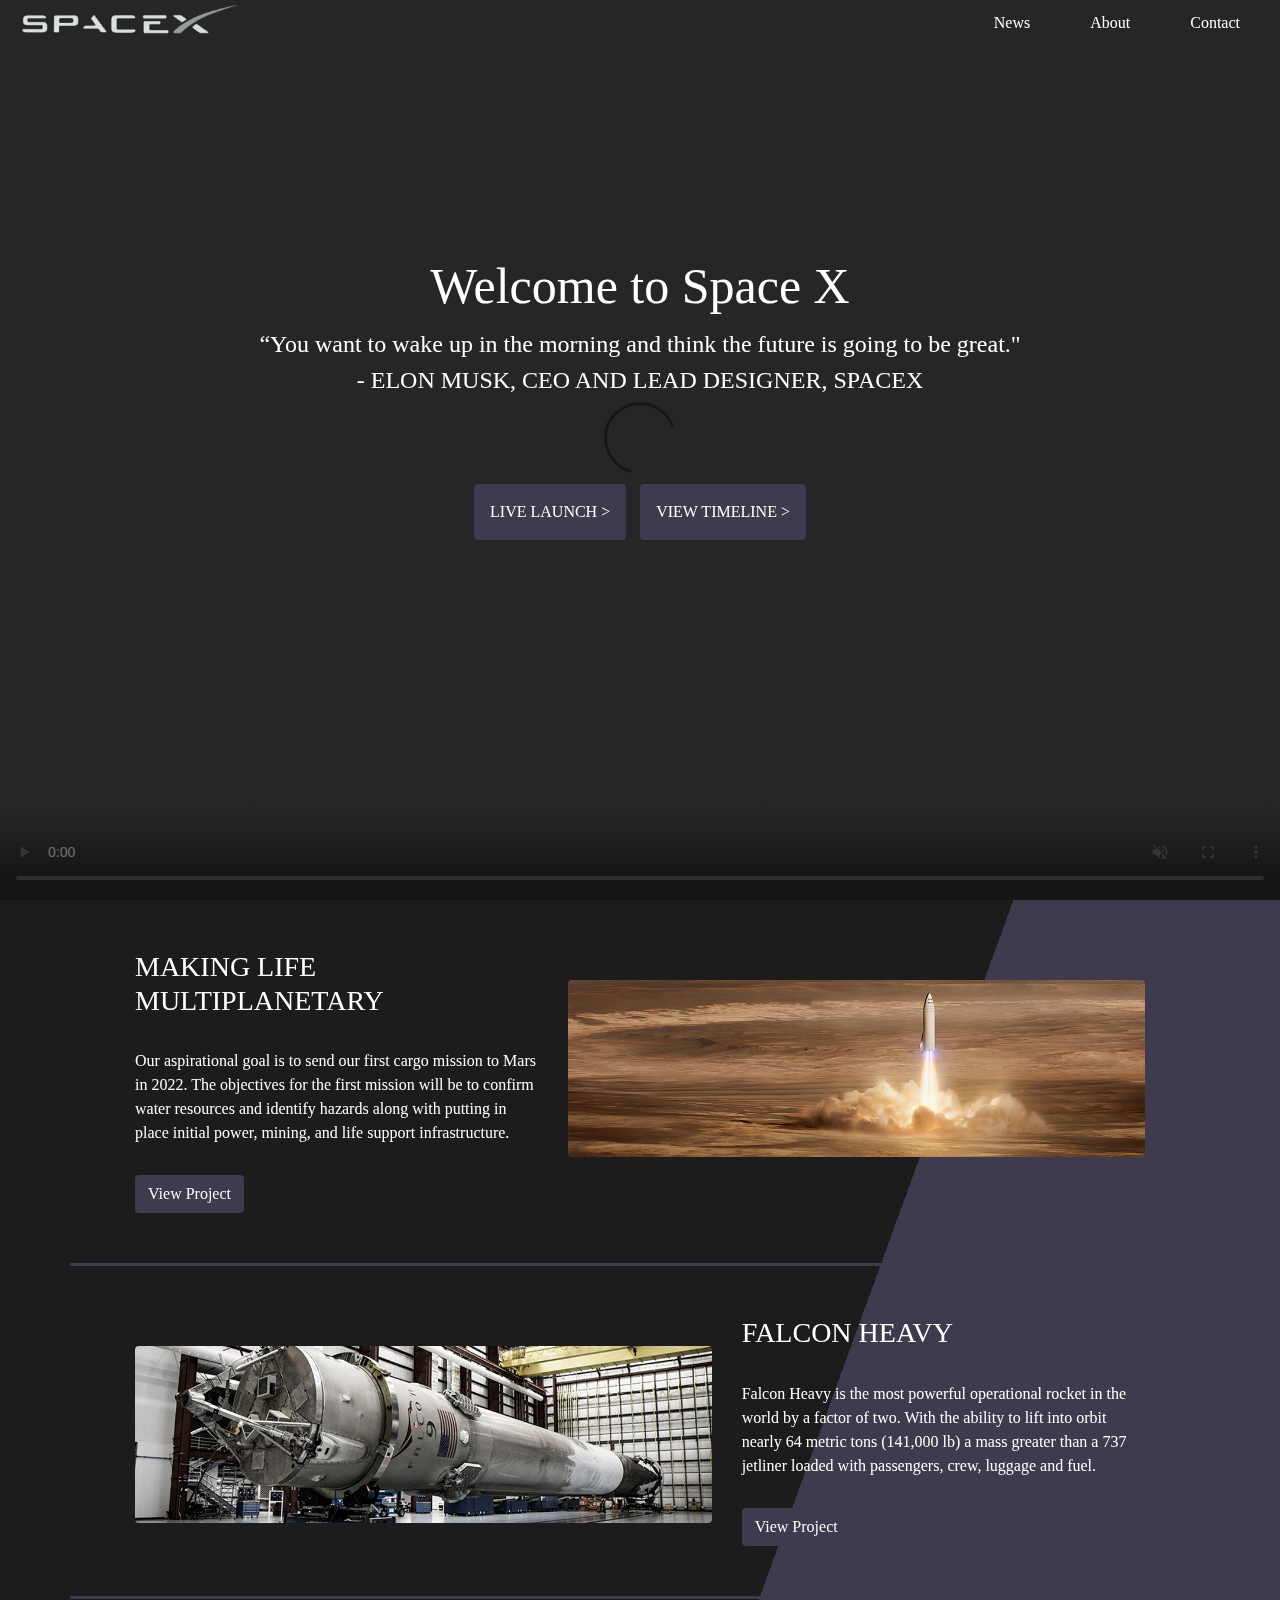
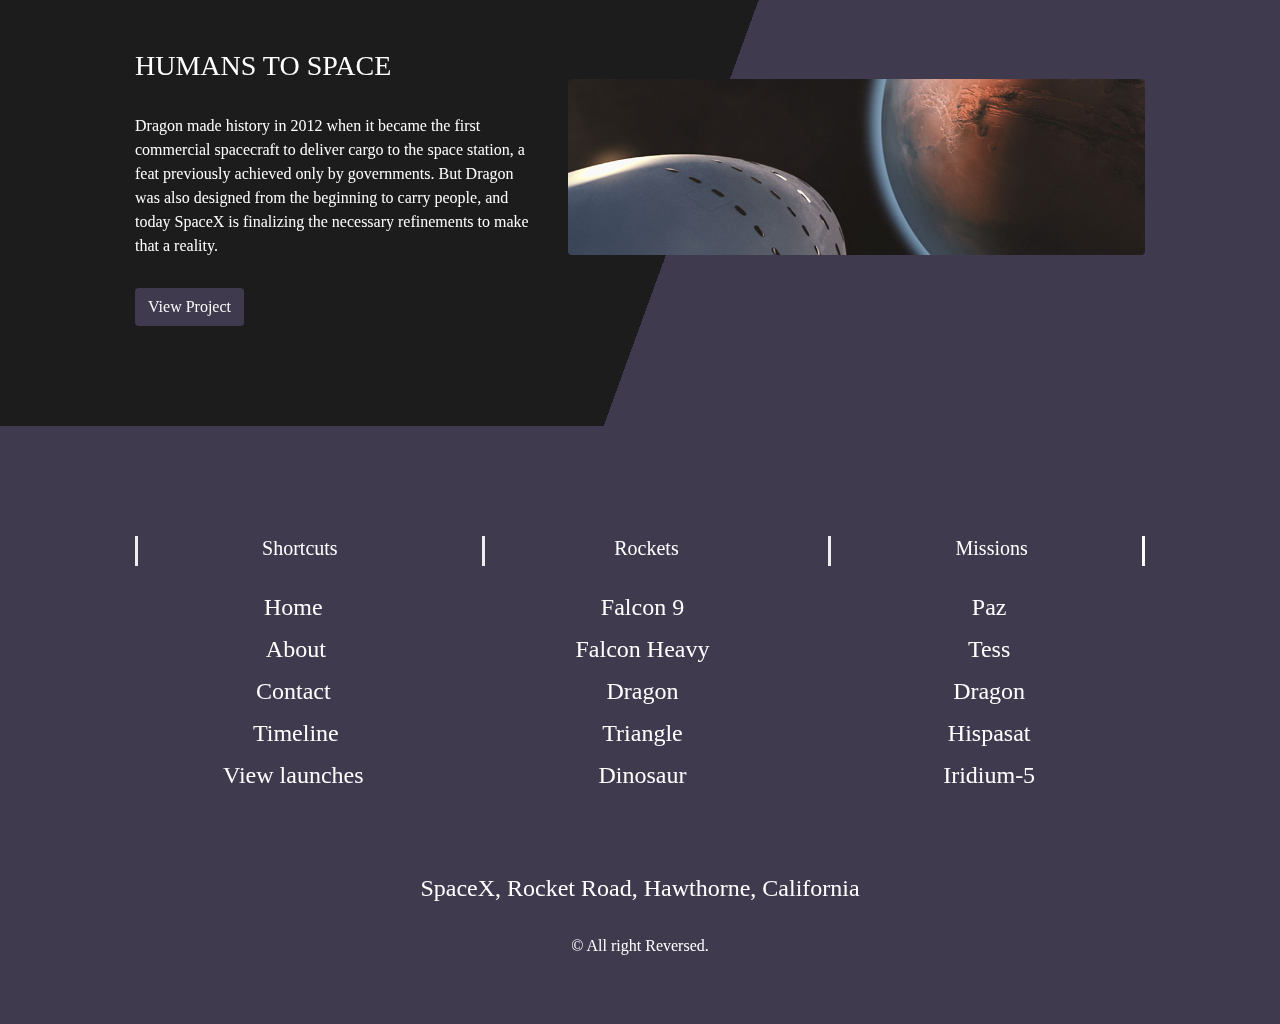
==== index.html @ 3917089b "First Commit" ====
<!DOCTYPE html>
<html lang="en">
	<head>
		<title>Home</title>
		<meta charset="utf-8">
		<meta name="viewport" content="width=device-width, initial-scale=1">
		<!-- Bootstrap CSS -->
		<link rel="stylesheet" href="https://maxcdn.bootstrapcdn.com/bootstrap/4.0.0/css/bootstrap.min.css">
		<!-- Personal CSS --> 
		<link rel="stylesheet" type="text/css" href="Styles/style.css">
		<link href="https://fonts.googleapis.com/css?family=Lato" rel="stylesheet">
		<script src="https://ajax.googleapis.com/ajax/libs/jquery/3.2.1/jquery.min.js"></script>
		<script src="https://cdnjs.cloudflare.com/ajax/libs/popper.js/1.12.9/umd/popper.min.js"></script>
		<script src="https://maxcdn.bootstrapcdn.com/bootstrap/4.0.0/js/bootstrap.min.js"></script>
		<!-- Javascript -->
		<script src="Scripts/script.js" defer></script>
	</head>

	<body>

		<ul class="ul-nav navbar-fixed-top" role="navigation">
                    <a class="logo-a" href="index.html"><img class="logo" src="Logo/spacexlogo.png"></a>
                    
                    <li><a class="navbar-a" href="#">News</a> </li>
                    <li><a class="navbar-a" href="about.html">About</a></li>
                    <li><a class="navbar-a" href="contact.html">Contact<i class="fas fa-sign-in-alt"></i></a></li>
                </ul>



<div class="video-header wrap">
	<div class="fullscreen-video-wrap">
		<video controls muted src="Videos/rotatingearth2.mp4" autoplay loop></video>
	</div>
	<div class="header-overlay">
		<div class="header-content">
			<h1>Welcome to Space X</h1>
			<p>“You want to wake up in the morning and think the future is going to be great."
			<br>
			 - ELON MUSK, CEO AND LEAD DESIGNER, SPACEX</p>
			<a href="livelaunch.html" class="btn btn-success my-btn mt-4">LIVE LAUNCH &gt;</a>
			<a class="btn btn-success my-btn mt-4">VIEW TIMELINE &gt;</a>
		</div>
	</div>
</div>

<div class="container">

<!-- Project One -->
      <div class="row">
        <div class="col-md-5">
          <h3>MAKING LIFE MULTIPLANETARY</h3>
          <br>
          <p>Our aspirational goal is to send our first cargo mission to Mars in 2022. The objectives for the first mission will be to confirm water resources and identify hazards along with putting in place initial power, mining, and life support infrastructure.</p>
          <a class="btn projectbutton" href="#">View Project</a>
        </div>

        <div class="col-md-7">
          <a href="#">
            <img class="img-fluid rounded mb-3 mb-md-0" src="Pictures/marslaunch.jpg" alt="#">
          </a>
        </div>
        
      </div>

      <!-- Project Two -->
      <div class="row bordertop">
      	<div class="col-md-7">
          <a href="#">
            <img class="img-fluid rounded mb-3 mb-md-0" src="Pictures/rocket.jpg" alt="#">
          </a>
        </div>
        

        <div class="col-md-5">
          <h3>FALCON HEAVY</h3>
          <br>
          <p>Falcon Heavy is the most powerful operational rocket in the world by a factor of two. With the ability to lift into orbit nearly 64 metric tons (141,000 lb) a mass greater than a 737 jetliner loaded with passengers, crew, luggage and fuel.</p>
          <a class="btn projectbutton" href="#">View Project</a>
        </div>
    </div>

    <!-- Project Three -->
      <div class="row bordertop">
        <div class="col-md-5">
          <h3>HUMANS TO SPACE</h3>
          <br>
          <p>Dragon made history in 2012 when it became the first commercial spacecraft to deliver cargo to the space station, a feat previously achieved only by governments. But Dragon was also designed from the beginning to carry people, and today SpaceX is finalizing the necessary refinements to make that a reality.</p>
          <a class="btn projectbutton" href="#">View Project</a>
        </div>

        <div class="col-md-7">
          <a href="#">
            <img class="img-fluid rounded mb-3 mb-md-0" src="Pictures/space.jpg" alt="#">
          </a>
        </div>
        
      </div>
</div>



<!-- Footer -->
	<section id="footer">
		<div class="container">
			<div class="row text-center text-xs-center text-sm-left text-md-left">
				<div class="col-xs-12 col-sm-4 col-md-4">
					<h5>Shortcuts</h5>
					<ul class="list-unstyled quick-links">
						<li><a href="index.html">Home</a></li>
						<li><a href="javascript:void();"><i class="fa fa-angle-double-right"></i>About</a></li>
						<li><a href="contact.html">Contact</a></li>
						<li><a href="javascript:void();"><i class="fa fa-angle-double-right"></i>Timeline</a></li>
						<li><a href="livelaunch.html">View launches</a></li>
					</ul>
				</div>
				<div class="col-xs-12 col-sm-4 col-md-4">
					<h5>Rockets</h5>
					<ul class="list-unstyled quick-links">
						<li><a href="javascript:void();"><i class="fa fa-angle-double-right"></i>Falcon 9</a></li>
						<li><a href="javascript:void();"><i class="fa fa-angle-double-right"></i>Falcon Heavy</a></li>
						<li><a href="javascript:void();"><i class="fa fa-angle-double-right"></i>Dragon</a></li>
						<li><a href="javascript:void();"><i class="fa fa-angle-double-right"></i>Triangle</a></li>
						<li><a href="javascript:void();"><i class="fa fa-angle-double-right"></i>Dinosaur</a></li>
					</ul>
				</div>
				<div class="col-xs-12 col-sm-4 col-md-4">
					<h5 class="borderright">Missions</h5>
					<ul class="list-unstyled quick-links">
						<li><a href="javascript:void();"><i class="fa fa-angle-double-right"></i>Paz</a></li>
						<li><a href="javascript:void();"><i class="fa fa-angle-double-right"></i>Tess</a></li>
						<li><a href="javascript:void();"><i class="fa fa-angle-double-right"></i>Dragon</a></li>
						<li><a href="javascript:void();"><i class="fa fa-angle-double-right"></i>Hispasat</a></li>
						<li><a href="https://wwwe.sunlimetech.com" title="Design and developed by"><i class="fa fa-angle-double-right"></i>Iridium-5</a></li>
					</ul>
				</div>
			</div>
			
				
				
			
			<div class="">
				<div class="col-xs-12 col-sm-12 col-md-12 mt-2 mt-sm-2 text-center text-white">
					<p>SpaceX, Rocket Road, Hawthorne, California</p>
					<p class="h6">&copy All right Reversed.</p>
				</div>
				</hr>
			</div>	
		</div>
	</section>
	<!-- ./Footer -->
















	<script src="https://code.jquery.com/jquery-3.2.1.slim.min.js" integrity="sha384-KJ3o2DKtIkvYIK3UENzmM7KCkRr/rE9/Qpg6aAZGJwFDMVNA/GpGFF93hXpG5KkN" crossorigin="anonymous"></script>
	<script src="https://cdnjs.cloudflare.com/ajax/libs/popper.js/1.12.3/umd/popper.min.js" integrity="sha384-vFJXuSJphROIrBnz7yo7oB41mKfc8JzQZiCq4NCceLEaO4IHwicKwpJf9c9IpFgh" crossorigin="anonymous"></script>
	<script src="https://maxcdn.bootstrapcdn.com/bootstrap/4.0.0-beta.2/js/bootstrap.min.js" integrity="sha384-alpBpkh1PFOepccYVYDB4do5UnbKysX5WZXm3XxPqe5iKTfUKjNkCk9SaVuEZflJ" crossorigin="anonymous"></script>

		
	</body>
</html>
---- Styles/style.css ----
/* BODY */

* {
	font-family: "Montserrat";
	color: white;
}


/* HEADER AND VIDEO-BACKGROUND STYLING */

*{box-sizing: border-box;}

body{ margin: 0;
 font-family: Segoe, Segoe UI, DejaVu Sans, Trebuchet MS, Verdana," sans-serif";
	font-size: 1rem;
	line-height: 1.5;
	color: #333;
	overflow-x: hidden;
	background-color: #1C1C1C;
	background: linear-gradient(110deg, #1C1C1C 60%, #3f3a4d 60%);
}



.video-header{height: 100vh;
         display: flex;
	     align-items: center;
	     color: #fff;
	
}

.wrap{
	max-width: 960px;
	padding-left: 1rem;
	padding-right: 1rem;
	margin:auto;
	text-align: center;
	
}
.fullscreen-video-wrap{
	position: absolute;
	top: 0;
	left: 0;
	height: 100vh;
	width: 100%;
	overflow: hidden;
	z-index: -1;
	
}
.fullscreen-video-wrap video{
	min-height: 100%;
	min-width: 100%;
	
}

.header-overlay{
	height: 100vh;
	width: 100vw;
	position: absolute;
	top: 0;
	left: 0;
	background: rgba(34,33,33,0.65);
	
	
}

.header-content{
	z-index: 2;
	margin-top:20%;
	padding: 0 5rem;
	
}

.header-content h1{
	font-size: 50px;
	margin-bottom: 0;
	
}
.header-content p{
	font-size: 1.5rem;
	display: block;
	padding-bottom: 2rem;
	margin-top: 10px;
}

.my-btn{
	padding: 1rem 1rem;
	margin: 5px;
	background-color: #3f3a4d;
	border: none;
}

.my-btn:hover {
	background-color: black;
	color: white;
}

@media(max-width:768px){
	.header-content h1{font-size: 40px;}
	.header-content p{font-size: 1rem;}
}

section{text-align: center; margin-top: 50px; font-size: 1.5rem;}



/* NAVBAR */

 .ul-nav {
 		position: fixed;
        display: flex;
        height: 46px;
        width: 100%;
        align-items: center;
        padding: 0 10px;
        background: transparent;
        color: white;
        font-size: 1em;
        z-index: 3;
        justify-content: space-around;
        list-style: none;

	}

	li a {
		color: white;
		margin: 30px;
	}

	li a:hover {
		border-bottom: solid 1.5px white;
		text-decoration: none;
	}

	.navbar-a:hover {
		color: white;
	}	

 .logo-a {
        margin-right: auto;
    }

.logo {
	width: 15em;
	padding: 10px;

}

.navbar-fixed-top.scrolled {
  background-color: rgba(0,0,0,0.85) !important;
  transition: background-color 500ms linear;
}





/* CONTENT-STYLING FRONT-PAGE */

.row {
	padding: 50px;
}

.bordertop {
	border-top: #3f3a4d solid 3px;
}



.projectbutton {
	background-color: #3f3a4d;
	color: #f9f9f9;
}

.projectbutton:hover {
	background-color: black;
	color: white;
}

.img-fluid {
	margin-top: 30px;
}

p {
	margin-bottom: 30px;
}

.btn-success:not(:disabled):not(.disabled).active, .btn-success:not(:disabled):not(.disabled):active, .show>.btn-success.dropdown-toggle {
	background-color: #3f3a4d;
	border: none;
}
.btn-success.focus, .btn-success:focus {
	box-shadow: none;
}

.btn-success:not(:disabled):not(.disabled).active:focus, .btn-success:not(:disabled):not(.disabled):active:focus, .show>.btn-success.dropdown-toggle:focus {
	box-shadow: none;
}

/* CONTENT-STYLING LIVELAUNCH-PAGE */

.livelaunch {
	background-color: black;
}

/* COUNTDOWN-STYLING */

h1 {
  font-weight: normal;
  margin-bottom: 80px;
}

.countdowntimer {
  display: inline-block;
  font-size: 1.5em;
  list-style-type: none;
  padding: 1em;
  text-transform: uppercase;
  border-top: solid 3px #3f3a4d;
  border-bottom: solid 3px #3f3a4d;
  padding: 50px;
}

li span {
  display: block;
  font-size: 4.5rem;
}

.timer{
	margin-top: 10em;
	position: absolute;
	width: 100%;
	text-align: center;

}

/* FOOTER - STYLING */

.col-xs-12 {
	text-align: center;
}
@import url('https://maxcdn.bootstrapcdn.com/font-awesome/4.7.0/css/font-awesome.min.css');
section {
    padding: 60px 0;
}

section .section-title {
    text-align: center;
    color: #007b5e;
    margin-bottom: 50px;
    text-transform: uppercase;
}

.borderright {
	border-right: 3px solid white;
}


#footer {
    background: #3f3a4d !important;
}
#footer h5{
	padding-left: 10px;
    border-left: 3px solid #eeeeee;
    padding-bottom: 6px;
    margin-bottom: 20px;
    color:#ffffff;
}
#footer a {
    color: #ffffff;
    text-decoration: none !important;
    background-color: transparent;
    -webkit-text-decoration-skip: objects;
}
#footer ul.social li{
	padding: 3px 0;
}
#footer ul.social li a i {
    margin-right: 5px;
	font-size:25px;
	-webkit-transition: .5s all ease;
	-moz-transition: .5s all ease;
	transition: .5s all ease;
}
#footer ul.social li:hover a i {
	font-size:30px;
	margin-top:-10px;
}
#footer ul.social li a,
#footer ul.quick-links li a{
	color:#ffffff;
}
#footer ul.social li a:hover{
	color:#eeeeee;
}
#footer ul.quick-links li{
	padding: 3px 0;
	-webkit-transition: .5s all ease;
	-moz-transition: .5s all ease;
	transition: .5s all ease;
}
#footer ul.quick-links li:hover{
	padding: 3px 0;
	margin-left:5px;
	font-weight:700;
}
#footer ul.quick-links li a i{
	margin-right: 5px;
}
#footer ul.quick-links li:hover a i {
    font-weight: 700;
}

@media (max-width:767px){
	#footer h5 {
    padding-left: 0;
    border-left: transparent;
    padding-bottom: 0px;
    margin-bottom: 10px;
}

}

/* CONTACT-PAGE STYLING */

.body {
	
	
  }

	


.col-md-5 {
     border-radius: 2px;
   
}

.kontaktoverskrift {
    text-align: center;
    margin: auto;
    padding: 30px;
}

.formcolor {
   	position: absolute;
   	margin-top: 100px;
   	left: 550px;
   	background-color: black;
   	padding: 20px;
   	opacity: 0.85;
   


}

h1 {
    color: white;

}



.form {
    text-align: center;
    
}

label {
    font-size: 14px;
    display: inline-block;
    margin: 8px 0 2px 0;   
}

.error { 
    color: white; 
}

.col-md-5 form div #phone {
    width: 80%;
}

.col-md-5 form div #name {
    width: 80%;
}

.col-md-5 form div #email {
    width: 80%;
}

.col-md-5 form div #email2 {
    width: 80%;
}

.col-md-5 form div #comment {
    width: 80%;
}

.col-md-5 form div input[type=submit] {
    width: 30%;
}



 #phone {  
    width: 100%;
    border: solid 1px lightgrey;
    height: 45px;
    padding: 10px;
    outline: none;
    background-color: #f9f9f9B3;
    color: white;
    border: none;
    font-size: 23px;
    background: transparent;
    border: 2px solid #3f3a4d;

}

#name {  
    width: 100%;
    border-radius: 2px;
    border: solid 1px lightgrey;
    height: 45px;
    padding: 10px;
    outline: none;
    background-color: #f9f9f9B3;
    color: white;
    border: none;
    font-size: 23px;
    background: transparent;
    border: 2px solid #3f3a4d;

}

#email {  
    width: 100%;
    border-radius: 2px;
    border: solid 1px lightgrey;
    height: 45px;
    padding: 10px;
    outline: none;
    background-color: #f9f9f9B3;
    color: white;
    border: none;
    font-size: 23px;
    background: transparent;
    border: 2px solid #3f3a4d;
}

#email2 {  
    width: 100%;
    border-radius: 2px;
    border: solid 1px lightgrey;
    height: 45px;
    padding: 10px;
    outline: none;
    background-color: #f9f9f9B3;
    color: white;
    border: none;
    font-size: 23px;
    background: transparent;
    border: 2px solid #3f3a4d;
}

#comment {  
    width: 100%;
    border-radius: 2px;
    border: none;
    height: 180px;
    padding: 10px;
    outline: none;
    background-color: #f9f9f9B3;
    color: white;
    font-size: 23px;
    background: transparent;
    border: 2px solid #3f3a4d;
}

input[type=submit] {
    width: 100%;
    transition: 0.5s;
    background-color: #f9f9f9B3;
    border: none;
    color: white;
    padding: 6px;
    font-size: 23px;
    background: transparent;
    border: 2px solid #3f3a4d;
}

input[type=submit]:hover {
    background-color: #3f3a4d;
    transition: 0.5s;
}

#name:focus {
    background-color: #3f3a4d;
    transition: 0.3s;
}

#phone:focus {
    background-color: #3f3a4d;
    transition: 0.3s;
}

#email:focus {
    background-color: #3f3a4d;
    transition: 0.3s;
}

#email2:focus {
    background-color: #3f3a4d;
    transition: 0.3s;
}

#comment:focus {
    background-color: #3f3a4d;
    transition: 0.3s;
}
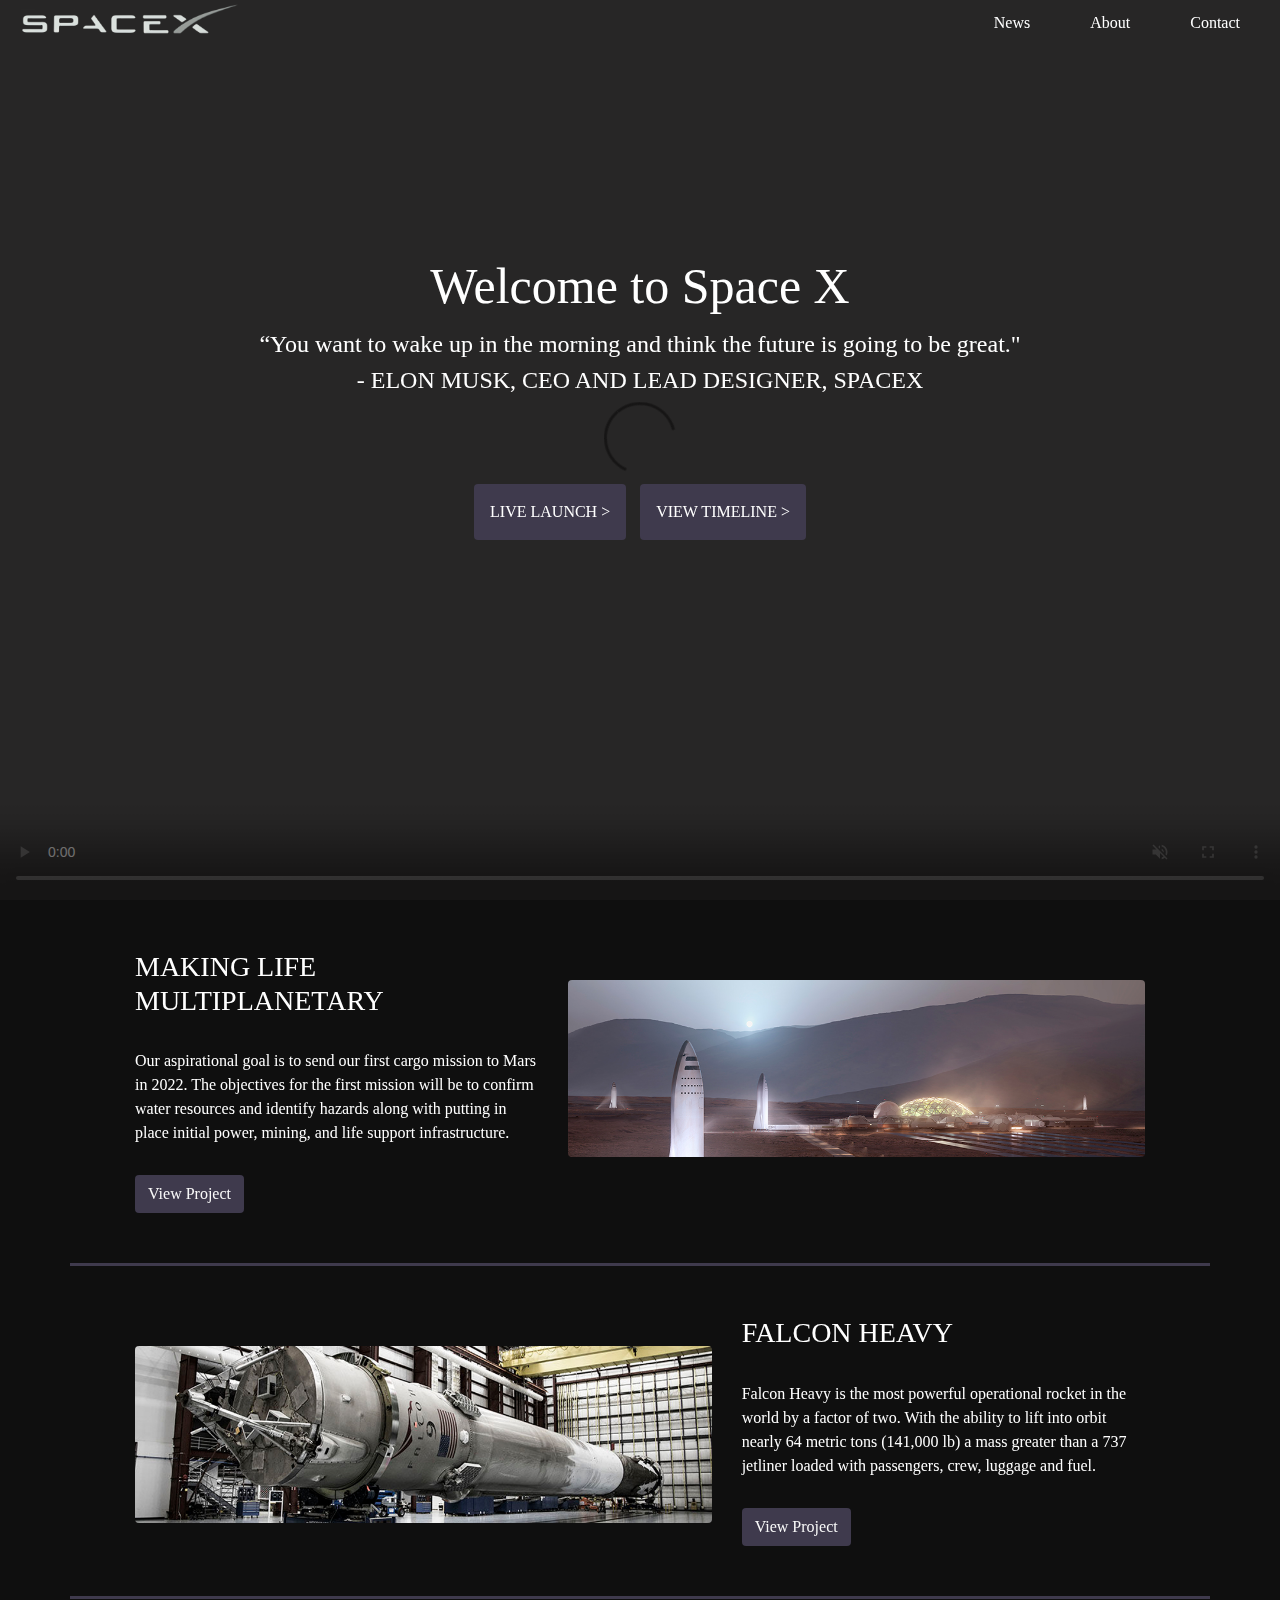
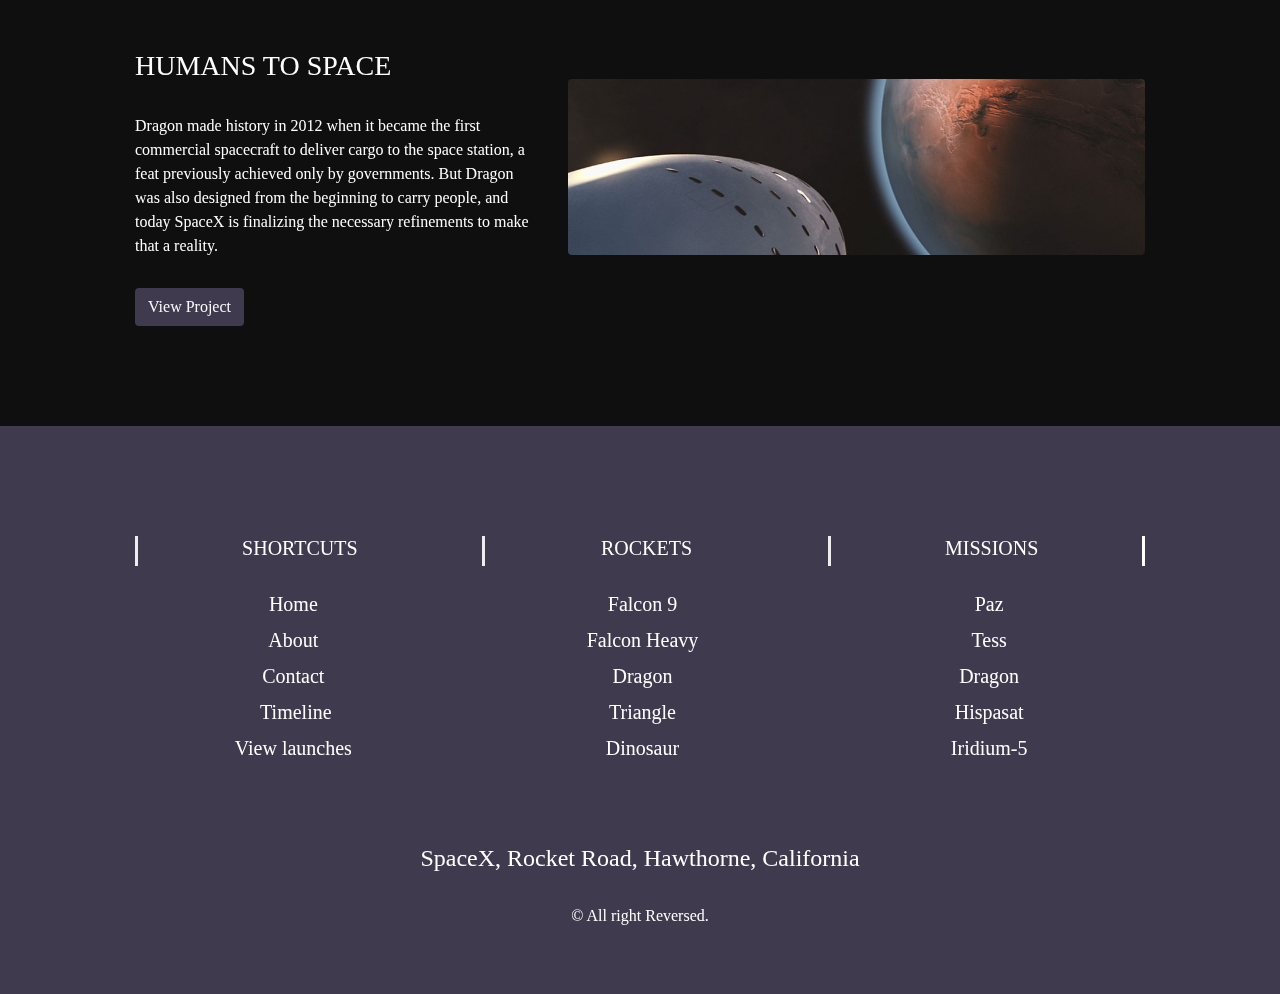
==== commit 44e30285: "Fixed mobile version, picture, menu" ====
--- a/index.html
+++ b/index.html
@@ -17,14 +17,15 @@
 	</head>
 
 	<body>
-
-		<ul class="ul-nav navbar-fixed-top" role="navigation">
+		
+				<ul class="ul-nav navbar-fixed-top" role="navigation">
                     <a class="logo-a" href="index.html"><img class="logo" src="Logo/spacexlogo.png"></a>
                     
-                    <li><a class="navbar-a" href="#">News</a> </li>
-                    <li><a class="navbar-a" href="about.html">About</a></li>
-                    <li><a class="navbar-a" href="contact.html">Contact<i class="fas fa-sign-in-alt"></i></a></li>
+                    <li class="mobilemenu"><a class="navbar-a" href="#">News</a> </li>
+                    <li class="mobilemenu"><a class="navbar-a" href="about.html">About</a></li>
+                    <li class="mobilemenu"><a class="navbar-a" href="contact.html">Contact<i class="fas fa-sign-in-alt"></i></a></li>
                 </ul>
+         
 
 
 
@@ -108,7 +109,7 @@
 					<h5>Shortcuts</h5>
 					<ul class="list-unstyled quick-links">
 						<li><a href="index.html">Home</a></li>
-						<li><a href="javascript:void();"><i class="fa fa-angle-double-right"></i>About</a></li>
+						<li><a href="about.html">About</a></li>
 						<li><a href="contact.html">Contact</a></li>
 						<li><a href="javascript:void();"><i class="fa fa-angle-double-right"></i>Timeline</a></li>
 						<li><a href="livelaunch.html">View launches</a></li>
--- a/Styles/style.css
+++ b/Styles/style.css
@@ -16,9 +16,10 @@
 	line-height: 1.5;
 	color: #333;
 	overflow-x: hidden;
-	background-color: #1C1C1C;
-	background: linear-gradient(110deg, #1C1C1C 60%, #3f3a4d 60%);
-}
+	background-color: #0F0F0F;
+	
+}
+
 
 
 
@@ -167,6 +168,10 @@
 
 
 
+
+
+
+
 .projectbutton {
 	background-color: #3f3a4d;
 	color: #f9f9f9;
@@ -195,6 +200,38 @@
 
 .btn-success:not(:disabled):not(.disabled).active:focus, .btn-success:not(:disabled):not(.disabled):active:focus, .show>.btn-success.dropdown-toggle:focus {
 	box-shadow: none;
+}
+
+/* MOBILE CONTENT-STYLING FRONT-PAGE */
+
+@media only screen and (max-width: 769px) {
+    
+    .projectbutton {
+        width: 100%;
+    }
+
+    .logo {
+        display: none;
+    }
+
+    h5 {
+        border: solid 2px white;
+        margin: 20px;
+        text-transform: uppercase;
+    }
+
+    .mobilemenu {
+        margin-right: 5px;
+        border: solid white 1px;
+        padding: 3px;
+    }
+
+    
+
+
+
+    
+
 }
 
 /* CONTENT-STYLING LIVELAUNCH-PAGE */
@@ -255,9 +292,13 @@
 	border-right: 3px solid white;
 }
 
+.quick-links {
+        font-size: 20px;
+    }
 
 #footer {
     background: #3f3a4d !important;
+
 }
 #footer h5{
 	padding-left: 10px;
@@ -265,6 +306,7 @@
     padding-bottom: 6px;
     margin-bottom: 20px;
     color:#ffffff;
+    text-transform: uppercase;
 }
 #footer a {
     color: #ffffff;
@@ -313,18 +355,24 @@
 
 @media (max-width:767px){
 	#footer h5 {
-    padding-left: 0;
-    border-left: transparent;
-    padding-bottom: 0px;
+    padding: 10px;
     margin-bottom: 10px;
 }
 
+    p {
+        font-size: 16px;
+    }
+
+    .quick-links {
+        font-size: 20px;
+    }
+
 }
 
 /* CONTACT-PAGE STYLING */
 
 .body {
-	
+	background-color: black;
 	
   }
 
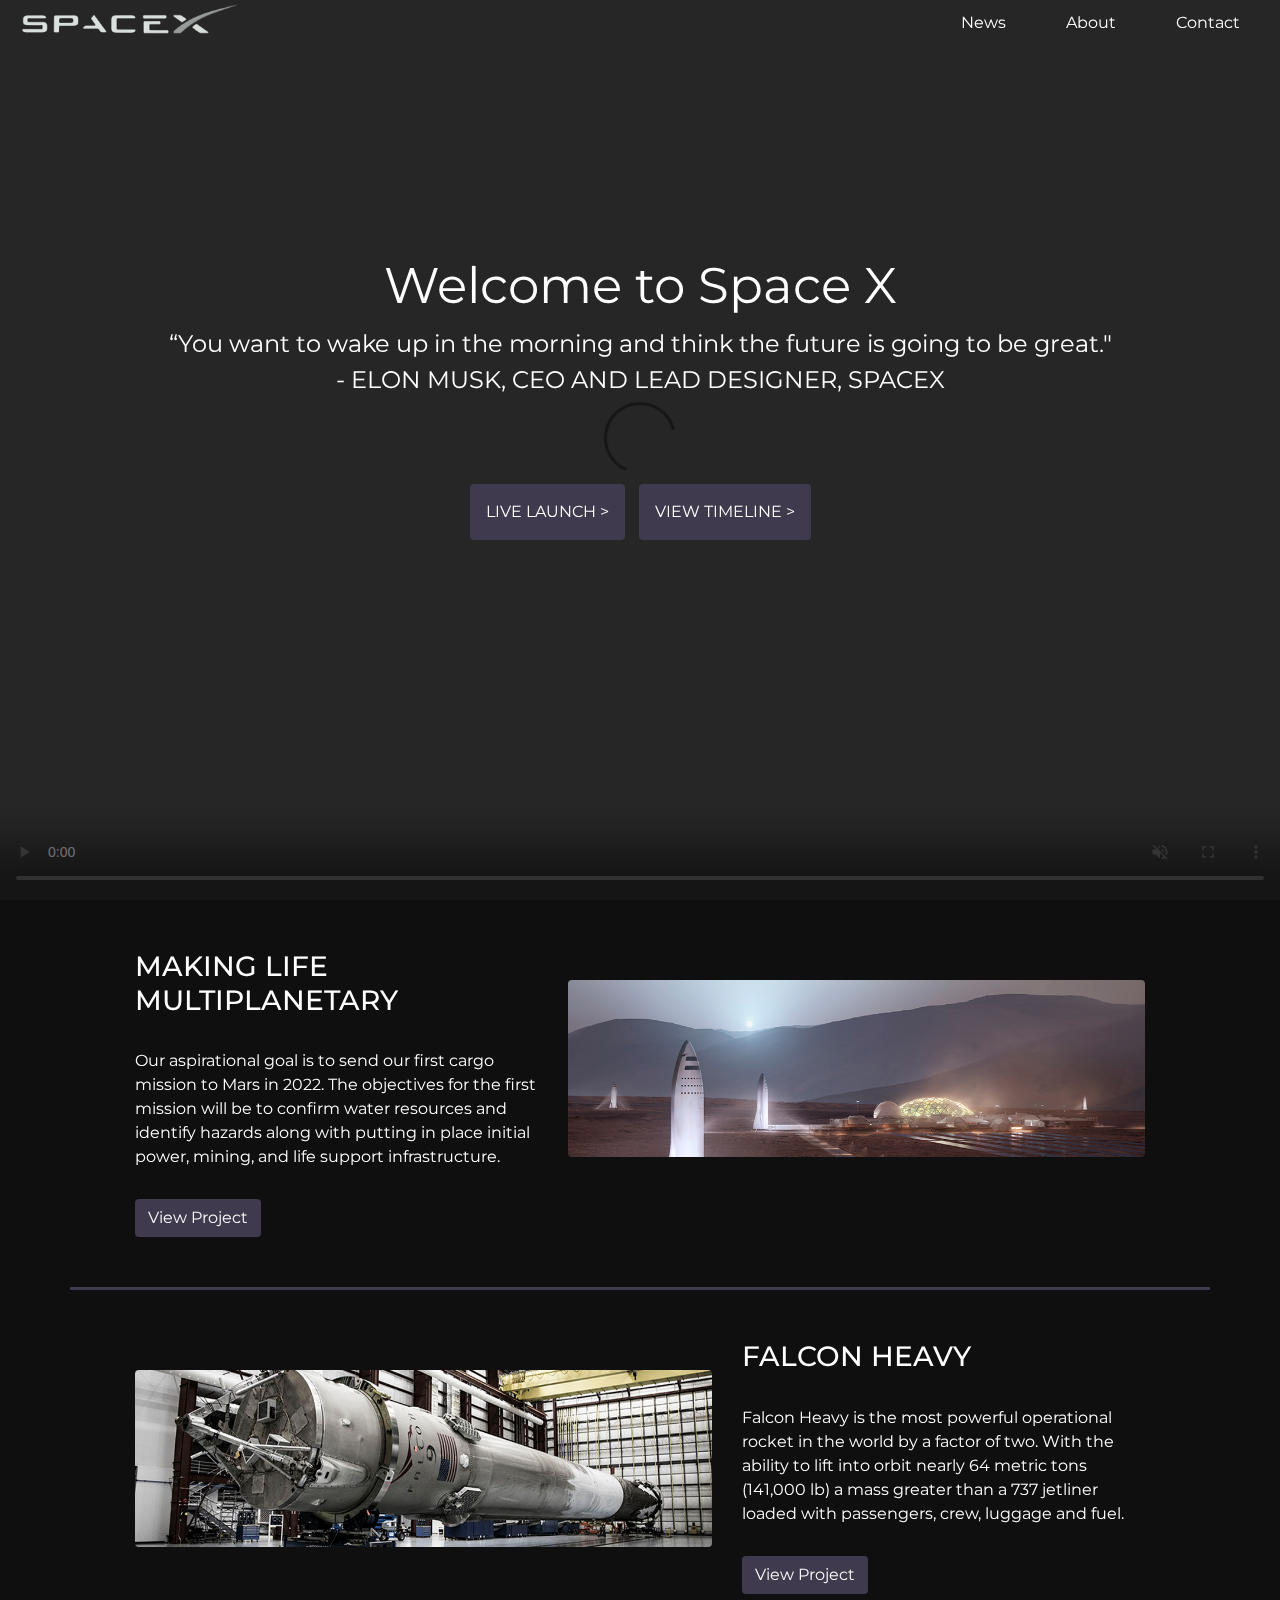
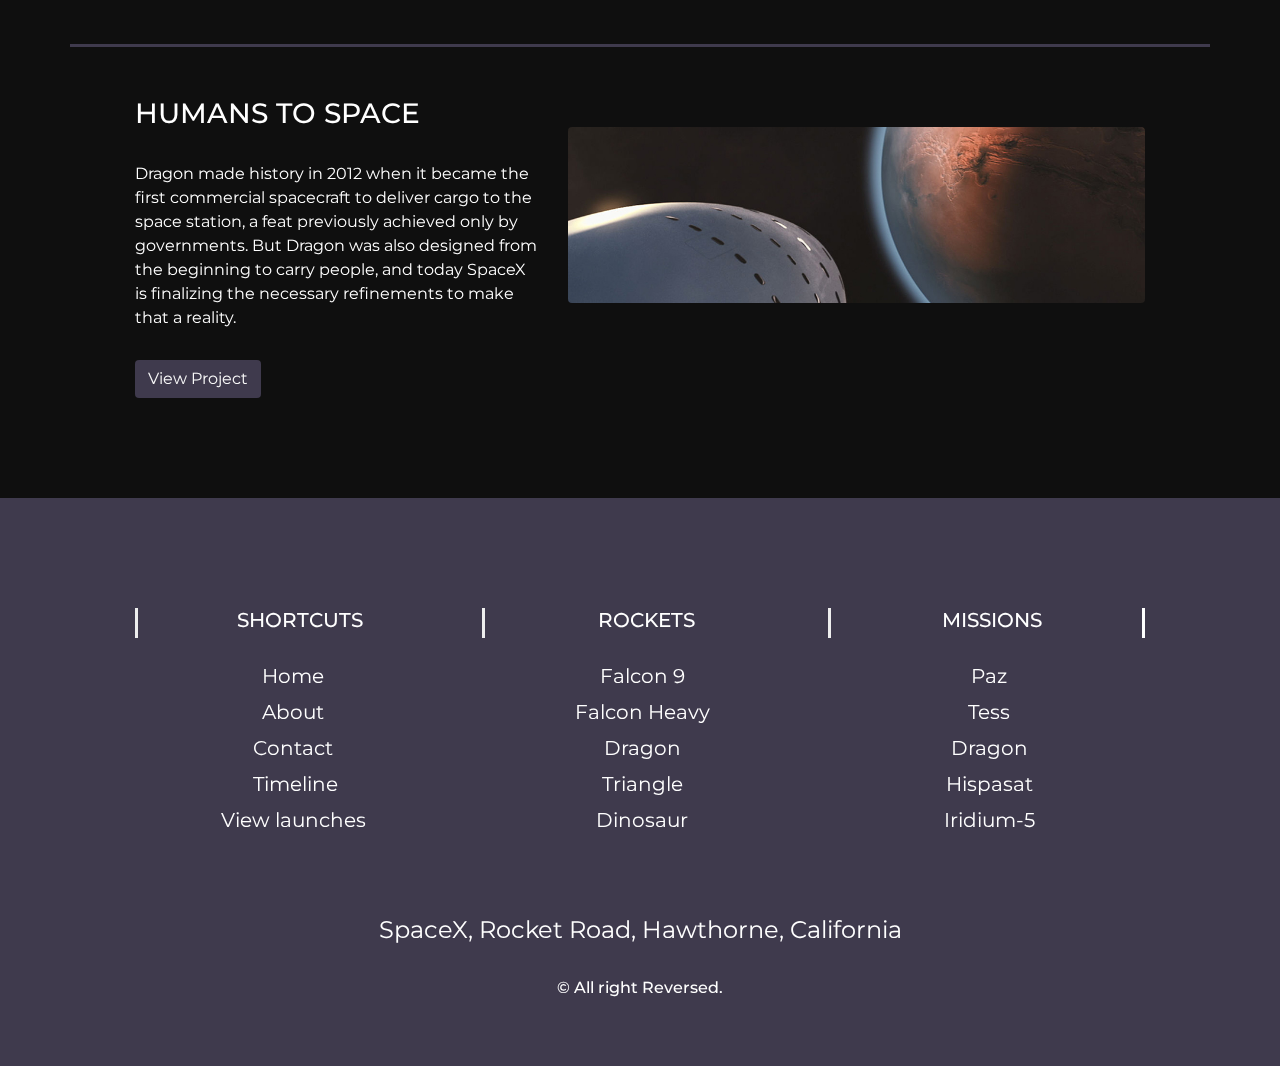
==== commit 1b199223: "fixed fonts. did not work the first time" ====
--- a/index.html
+++ b/index.html
@@ -9,6 +9,7 @@
 		<!-- Personal CSS --> 
 		<link rel="stylesheet" type="text/css" href="Styles/style.css">
 		<link href="https://fonts.googleapis.com/css?family=Lato" rel="stylesheet">
+		<link href="https://fonts.googleapis.com/css?family=Montserrat" rel="stylesheet">
 		<script src="https://ajax.googleapis.com/ajax/libs/jquery/3.2.1/jquery.min.js"></script>
 		<script src="https://cdnjs.cloudflare.com/ajax/libs/popper.js/1.12.9/umd/popper.min.js"></script>
 		<script src="https://maxcdn.bootstrapcdn.com/bootstrap/4.0.0/js/bootstrap.min.js"></script>
--- a/Styles/style.css
+++ b/Styles/style.css
@@ -3,6 +3,7 @@
 * {
 	font-family: "Montserrat";
 	color: white;
+
 }
 
 
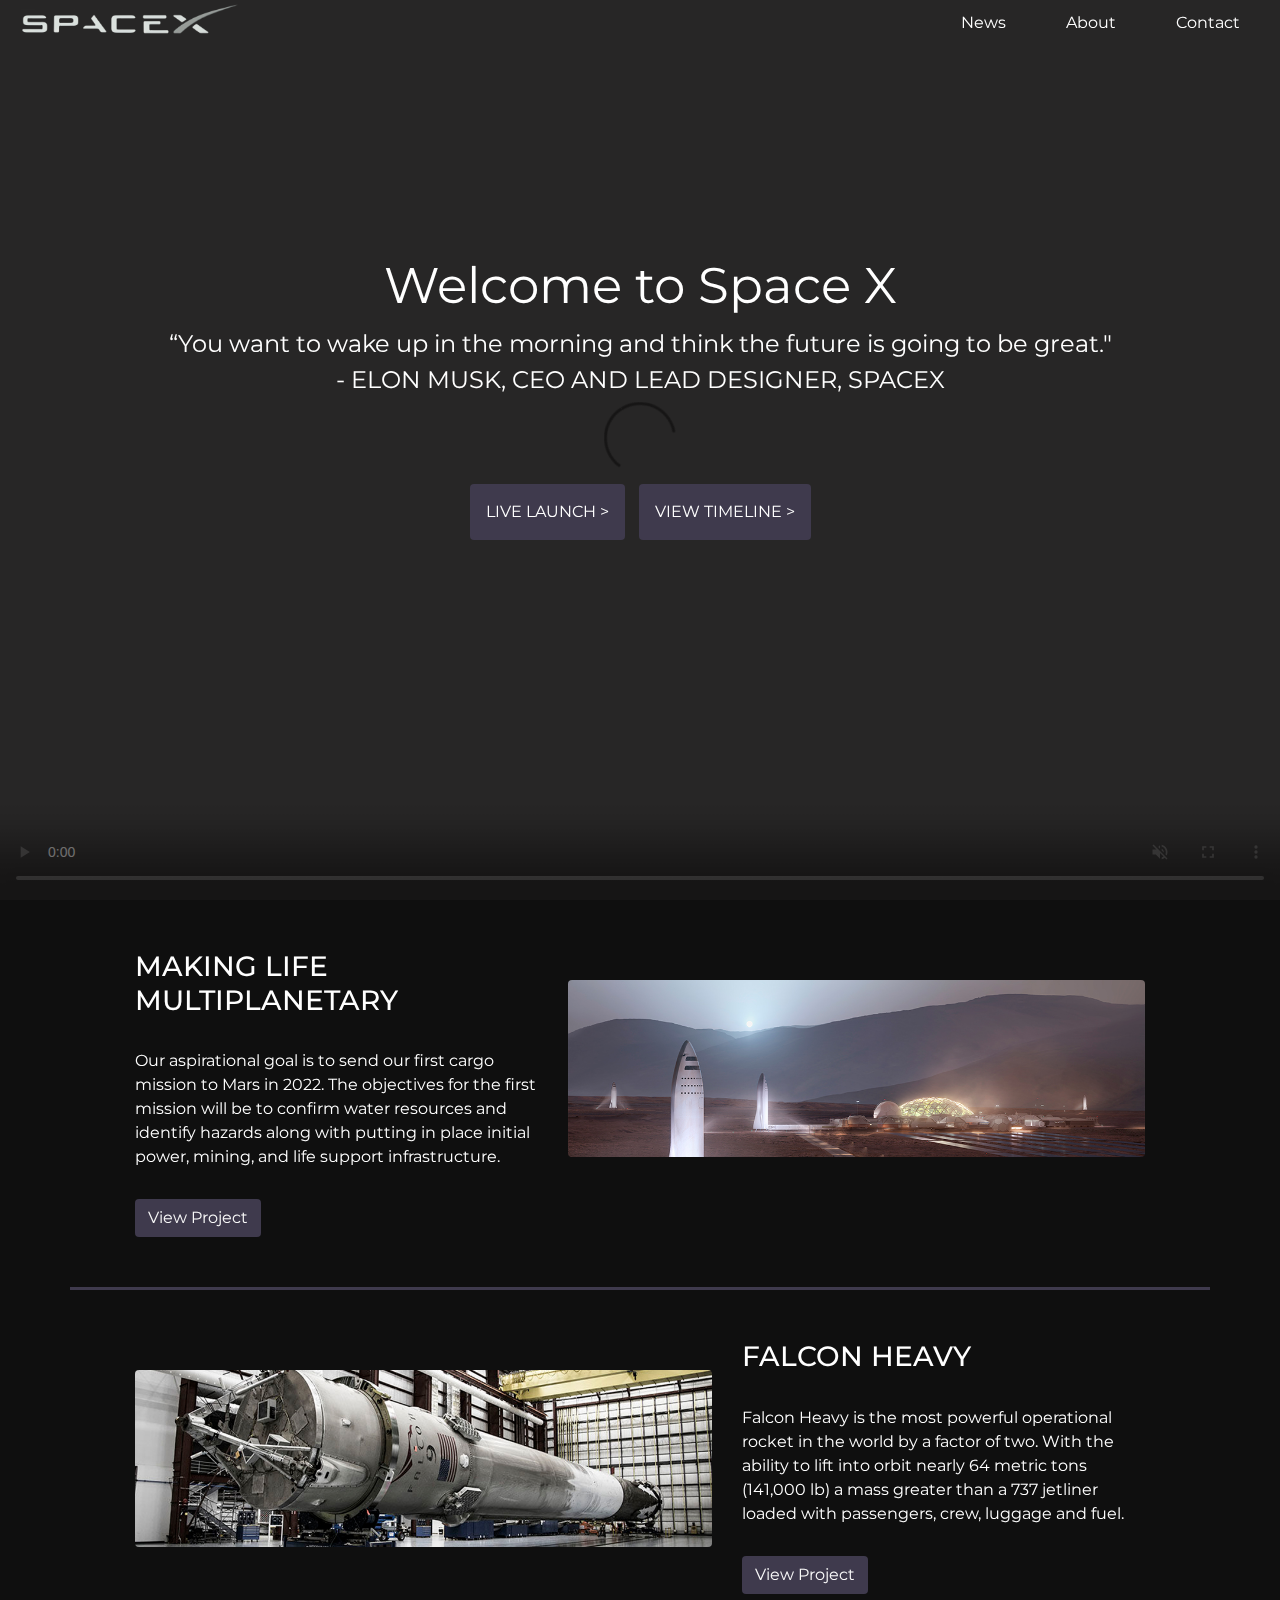
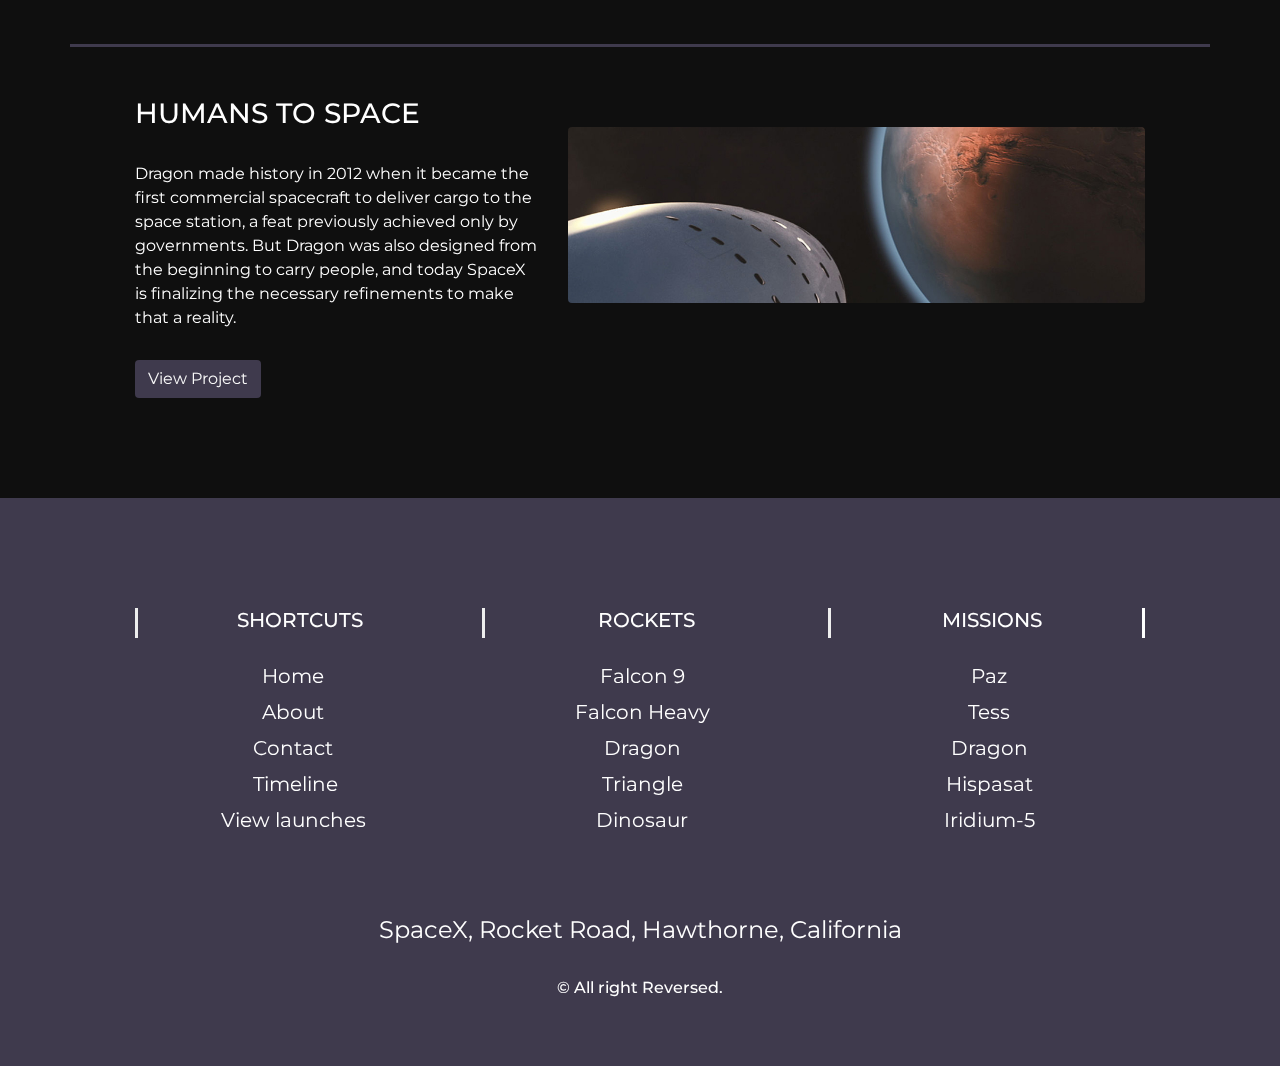
==== commit 36fc5f2c: "fixed fonts again" ====
--- a/index.html
+++ b/index.html
@@ -8,7 +8,6 @@
 		<link rel="stylesheet" href="https://maxcdn.bootstrapcdn.com/bootstrap/4.0.0/css/bootstrap.min.css">
 		<!-- Personal CSS --> 
 		<link rel="stylesheet" type="text/css" href="Styles/style.css">
-		<link href="https://fonts.googleapis.com/css?family=Lato" rel="stylesheet">
 		<link href="https://fonts.googleapis.com/css?family=Montserrat" rel="stylesheet">
 		<script src="https://ajax.googleapis.com/ajax/libs/jquery/3.2.1/jquery.min.js"></script>
 		<script src="https://cdnjs.cloudflare.com/ajax/libs/popper.js/1.12.9/umd/popper.min.js"></script>
--- a/Styles/style.css
+++ b/Styles/style.css
@@ -11,9 +11,10 @@
 
 *{box-sizing: border-box;}
 
-body{ margin: 0;
- font-family: Segoe, Segoe UI, DejaVu Sans, Trebuchet MS, Verdana," sans-serif";
-	font-size: 1rem;
+body { 
+    margin: 0;
+    font-family: 'Montserrat', sans-serif;
+    font-size: 1rem;
 	line-height: 1.5;
 	color: #333;
 	overflow-x: hidden;
